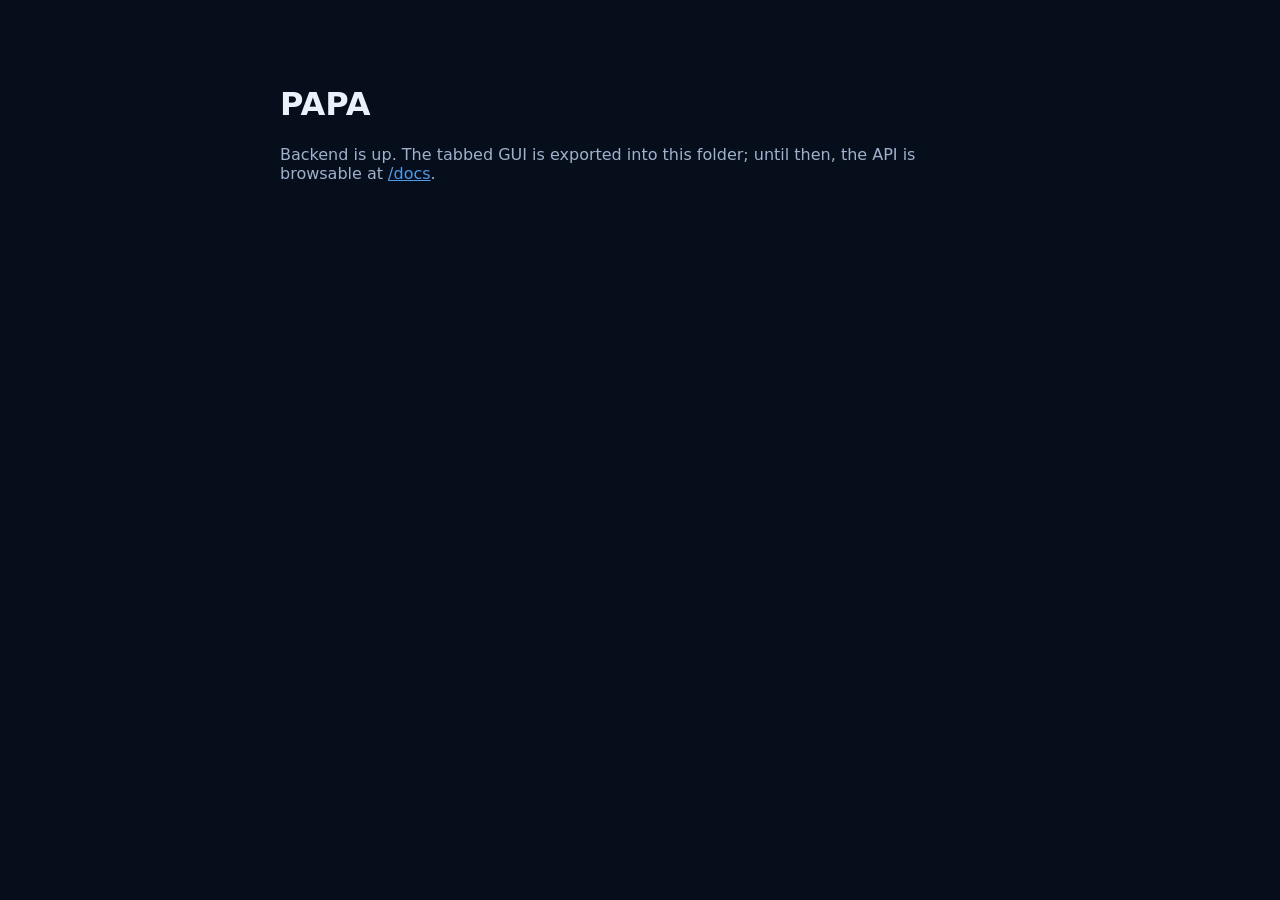
==== apps/static/index.html @ 6f5861a6 "Pi orchestrator, toolpath pipeline, detection and the operation loop The Pi owns the only operation " ====
<!doctype html>
<meta charset="utf-8">
<title>PAPA</title>
<!--
  Placeholder. The real page is the prototype built in the design tool
  (Operation / Calibration / Jog and test as tabs); it gets exported here and
  wired to the /api endpoints in apps/server.py.
-->
<body style="margin:0;background:#060E1C;color:#EAF1FB;font-family:system-ui,sans-serif">
<main style="max-width:720px;margin:0 auto;padding:64px 24px">
  <h1 style="font-weight:600">PAPA</h1>
  <p style="color:#9FB1CC">Backend is up. The tabbed GUI is exported into this folder;
  until then, the API is browsable at <a style="color:#4C9BE8" href="/docs">/docs</a>.</p>
</main>
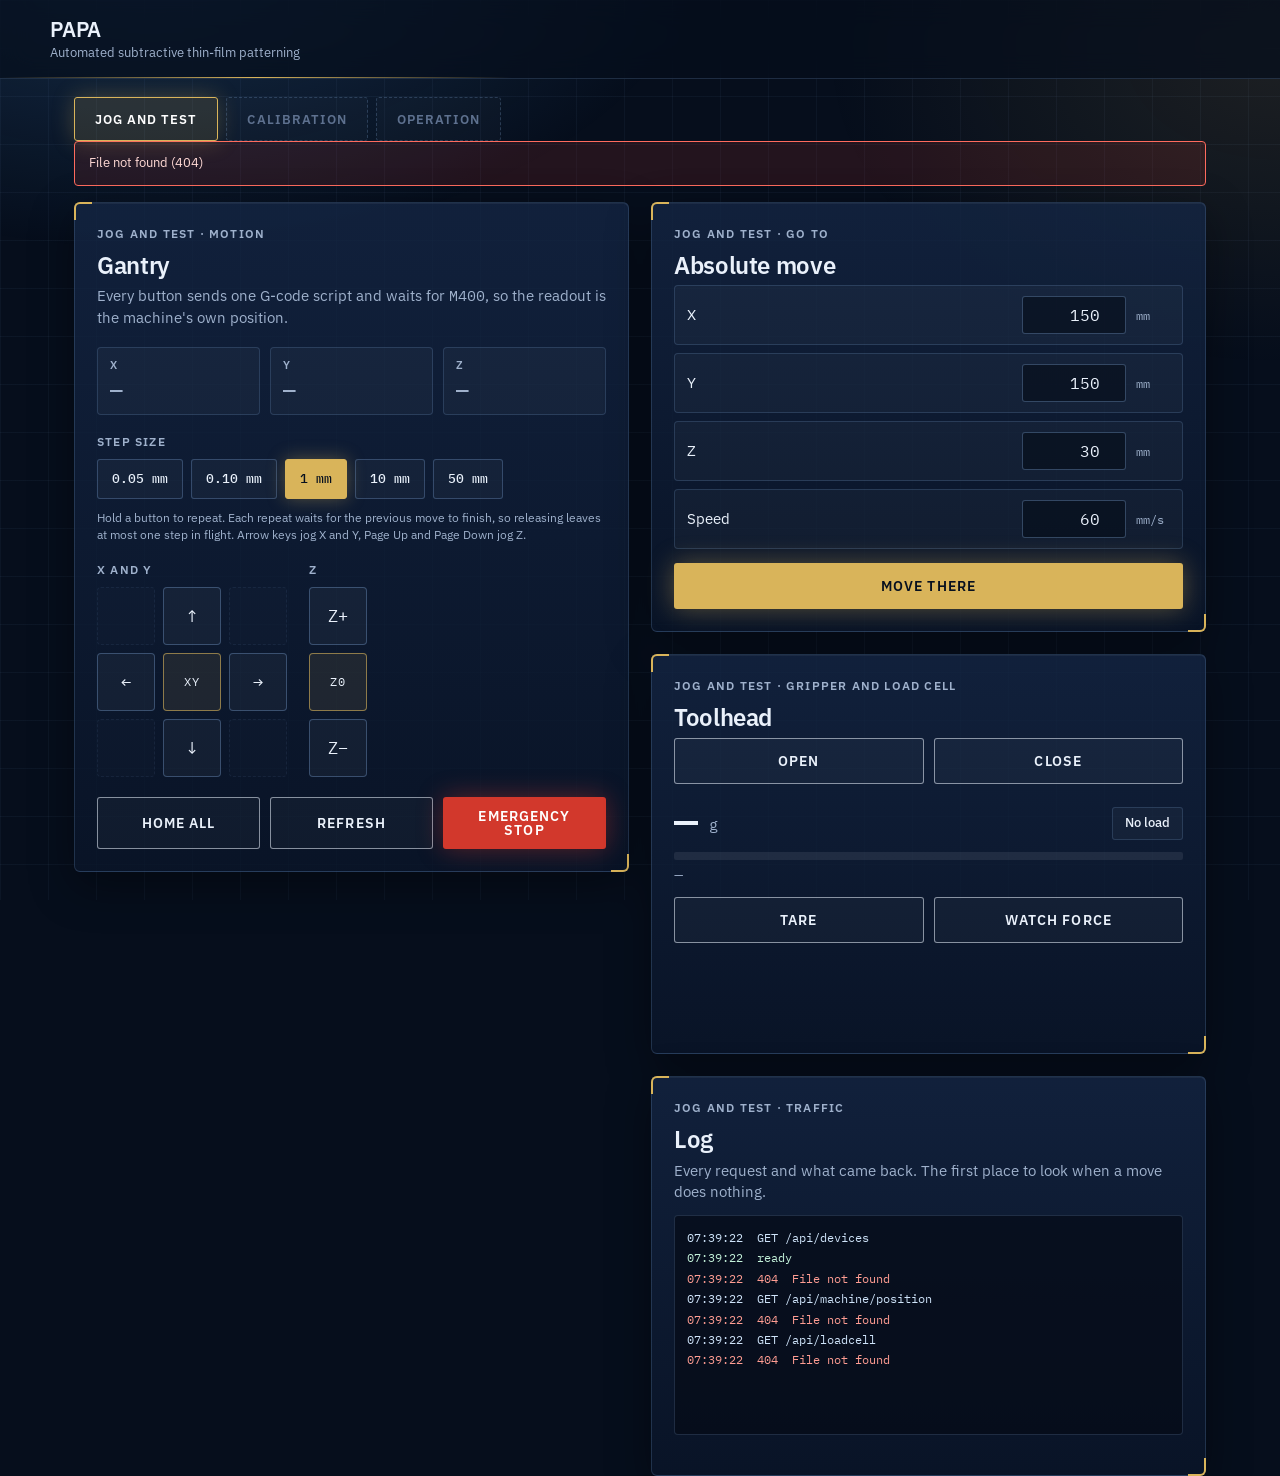
==== commit 69045d1a: "Drive the printer from a laptop: per-device mocks and a real Jog page Before anything is wired to th" ====
--- a/apps/static/index.html
+++ b/apps/static/index.html
@@ -1,14 +1,530 @@
 <!doctype html>
+<html lang="en">
+<head>
 <meta charset="utf-8">
-<title>PAPA</title>
-<!--
-  Placeholder. The real page is the prototype built in the design tool
-  (Operation / Calibration / Jog and test as tabs); it gets exported here and
-  wired to the /api endpoints in apps/server.py.
--->
-<body style="margin:0;background:#060E1C;color:#EAF1FB;font-family:system-ui,sans-serif">
-<main style="max-width:720px;margin:0 auto;padding:64px 24px">
-  <h1 style="font-weight:600">PAPA</h1>
-  <p style="color:#9FB1CC">Backend is up. The tabbed GUI is exported into this folder;
-  until then, the API is browsable at <a style="color:#4C9BE8" href="/docs">/docs</a>.</p>
+<meta name="viewport" content="width=device-width, initial-scale=1">
+<title>PAPA — Jog and test</title>
+<link rel="preconnect" href="https://fonts.googleapis.com">
+<link href="https://fonts.googleapis.com/css2?family=IBM+Plex+Mono:wght@400;500&family=IBM+Plex+Sans:wght@400;500;600;700&display=swap" rel="stylesheet">
+<style>
+:root{
+  --ground:#060E1C; --ink:#EAF1FB; --muted:#9FB1CC;
+  --gold:#D9B45A; --blue:#4C9BE8; --green:#4FD08A; --red:#D2382C;
+  --line:rgba(130,170,220,0.20); --panel:rgba(255,255,255,0.03);
+}
+*{box-sizing:border-box}
+body{margin:0;background:var(--ground);color:var(--ink);
+  font-family:'IBM Plex Sans',system-ui,sans-serif;font-size:15px;line-height:1.45}
+.mono{font-family:'IBM Plex Mono',ui-monospace,monospace}
+.muted{color:var(--muted)}
+@keyframes pulse{0%,100%{opacity:1}50%{opacity:.35}}
+@keyframes line{0%{background-position:-200% 0}100%{background-position:300% 0}}
+@media (prefers-reduced-motion:reduce){*{animation:none!important;transition:none!important}}
+
+.bg{position:fixed;inset:0;pointer-events:none;z-index:0;
+  background:
+    radial-gradient(900px 520px at 12% -8%,rgba(76,155,232,.24),transparent 62%),
+    radial-gradient(760px 520px at 100% 6%,rgba(217,180,90,.11),transparent 60%),
+    linear-gradient(rgba(130,170,220,.055) 1px,transparent 1px),
+    linear-gradient(90deg,rgba(130,170,220,.055) 1px,transparent 1px);
+  background-size:auto,auto,48px 48px,48px 48px}
+.page{position:relative;z-index:1}
+.wrap{max-width:1180px;margin:0 auto;padding:0 24px}
+
+header{background:rgba(6,14,28,.72);backdrop-filter:blur(14px);border-bottom:1px solid var(--line)}
+.hrow{display:flex;flex-wrap:wrap;gap:12px 20px;align-items:center;padding:14px 0}
+.title{font-size:21px;font-weight:600;letter-spacing:-.01em}
+.headline{height:1px;background-image:linear-gradient(90deg,transparent,var(--gold),transparent);
+  background-size:40% 100%;background-repeat:no-repeat;animation:line 6s linear infinite}
+.chip{display:inline-flex;align-items:center;gap:8px;padding:6px 12px;border-radius:3px;
+  font-size:13px;font-weight:500;border:1px solid var(--line);background:var(--panel)}
+.chip.ok{background:rgba(79,208,138,.10);border-color:rgba(79,208,138,.35);color:#C4F2DA}
+.chip.warn{background:rgba(232,200,115,.12);border-color:#E8C873;color:#F6E2A8}
+.chip.bad{background:rgba(210,56,44,.16);border-color:#FF6B5E;color:#FFD9D5}
+.dot{width:8px;height:8px;border-radius:50%;background:var(--green);
+  box-shadow:0 0 10px var(--green);animation:pulse 2s ease-in-out infinite}
+.dot.bad{background:var(--red);box-shadow:0 0 10px var(--red)}
+.dot.warn{background:var(--gold);box-shadow:0 0 10px var(--gold)}
+
+nav{display:flex;flex-wrap:wrap;gap:8px;padding:18px 0 0}
+.tab{min-height:44px;padding:10px 20px;border-radius:3px;cursor:pointer;
+  font:600 13px/1 'IBM Plex Sans',sans-serif;letter-spacing:.08em;text-transform:uppercase;
+  background:rgba(255,255,255,.02);color:var(--muted);border:1px solid rgba(130,170,220,.25)}
+.tab[aria-selected="true"]{background:rgba(217,180,90,.14);color:#fff;border-color:var(--gold);
+  box-shadow:0 0 22px rgba(217,180,90,.28)}
+.tab:disabled{border-style:dashed;color:#5E718F;cursor:not-allowed}
+
+main{padding:20px 0 64px}
+.grid{display:flex;flex-wrap:wrap;gap:22px;align-items:flex-start}
+.card{position:relative;flex:1 1 400px;min-width:0;padding:22px;border-radius:6px;
+  background:linear-gradient(180deg,rgba(20,38,68,.80),rgba(10,22,42,.80));
+  border:1px solid var(--line);box-shadow:0 14px 44px rgba(0,0,0,.38),inset 0 1px 0 rgba(255,255,255,.05)}
+.card::before,.card::after{content:"";position:absolute;width:16px;height:16px;pointer-events:none}
+.card::before{top:-1px;left:-1px;border-top:2px solid var(--gold);border-left:2px solid var(--gold);border-top-left-radius:6px}
+.card::after{bottom:-1px;right:-1px;border-bottom:2px solid var(--gold);border-right:2px solid var(--gold);border-bottom-right-radius:6px}
+.label{font-size:12px;font-weight:600;letter-spacing:.1em;text-transform:uppercase;color:var(--muted)}
+h2{margin:8px 0 6px;font-size:24px;font-weight:600;letter-spacing:-.015em;line-height:1.2}
+.col{display:flex;flex-direction:column;gap:22px;flex:1 1 400px;min-width:0}
+
+.btn{min-height:46px;padding:12px 22px;border-radius:3px;cursor:pointer;
+  font:600 14px/1 'IBM Plex Sans',sans-serif;letter-spacing:.08em;text-transform:uppercase;
+  transition:filter .2s,transform .2s}
+.btn:hover:not(:disabled){filter:brightness(1.15);transform:translateY(-1px)}
+.btn:disabled{opacity:.45;cursor:not-allowed}
+.primary{border:0;background:var(--gold);color:#07101F;box-shadow:0 0 26px rgba(217,180,90,.38)}
+.ghost{border:1px solid rgba(234,241,251,.55);background:var(--panel);color:var(--ink)}
+.danger{border:0;background:var(--red);color:#fff;box-shadow:0 0 26px rgba(210,56,44,.40)}
+.row{display:flex;flex-wrap:wrap;gap:10px}
+.row>*{flex:1 1 130px}
+
+.readout{display:flex;flex-wrap:wrap;gap:10px;margin-bottom:18px}
+.axis{flex:1 1 90px;padding:10px 12px;border-radius:4px;border:1px solid var(--line);background:var(--panel)}
+.axis .v{font-family:'IBM Plex Mono',monospace;font-size:21px;font-weight:500}
+.axis.stale .v{color:var(--muted)}
+
+.steps{display:flex;flex-wrap:wrap;gap:8px;margin-bottom:18px}
+.step{min-height:40px;padding:8px 14px;border-radius:3px;cursor:pointer;
+  font-family:'IBM Plex Mono',monospace;font-size:13px;font-weight:500;
+  background:var(--panel);color:var(--ink);border:1px solid rgba(130,170,220,.3)}
+.step[aria-pressed="true"]{background:var(--gold);color:#07101F;border-color:var(--gold);
+  box-shadow:0 0 18px rgba(217,180,90,.35)}
+
+.pad{display:grid;grid-template-columns:repeat(3,58px);grid-template-rows:repeat(3,58px);gap:8px}
+.pad button,.zcol button{display:flex;align-items:center;justify-content:center;border-radius:4px;
+  font-family:'IBM Plex Mono',monospace;font-size:17px;cursor:pointer;color:var(--ink);
+  border:1px solid rgba(130,170,220,.35);background:rgba(255,255,255,.04);
+  touch-action:none;user-select:none;transition:filter .15s}
+.pad button:active,.zcol button:active{filter:brightness(1.4)}
+.pad button:disabled{border-style:dashed;opacity:.25;cursor:default}
+.pad .home,.zcol .home{border-color:rgba(217,180,90,.6);background:rgba(217,180,90,.10);font-size:12px;letter-spacing:.06em}
+.zcol{display:flex;flex-direction:column;gap:8px}
+.zcol button{width:58px;height:58px}
+
+.field{display:flex;align-items:center;gap:10px;padding:10px 12px;border-radius:4px;
+  border:1px solid var(--line);background:var(--panel)}
+.field .n{flex:1 1 0;min-width:0}
+.field input{width:104px;padding:8px 10px;border-radius:3px;text-align:right;
+  font-family:'IBM Plex Mono',monospace;font-size:16px;
+  background:rgba(6,12,24,.6);color:var(--ink);border:1px solid rgba(130,170,220,.35)}
+.field input:focus{outline:2px solid var(--gold);outline-offset:1px}
+.field .u{width:34px;font-family:'IBM Plex Mono',monospace;font-size:12px;color:var(--muted)}
+
+.force{display:flex;align-items:flex-end;gap:12px}
+.force .v{font-family:'IBM Plex Mono',monospace;font-size:40px;font-weight:500;line-height:1;letter-spacing:-.02em}
+.track{height:8px;border-radius:2px;background:rgba(255,255,255,.08);overflow:hidden;margin:12px 0 6px}
+.fill{height:100%;background:linear-gradient(90deg,#1F5A91,var(--blue));
+  box-shadow:0 0 14px rgba(76,155,232,.65);transition:width .3s ease;width:0}
+
+.log{height:220px;overflow:auto;padding:12px;border-radius:4px;background:rgba(6,12,24,.7);
+  border:1px solid var(--line);font-family:'IBM Plex Mono',monospace;font-size:12px;line-height:1.7}
+.log div{white-space:pre-wrap;overflow-wrap:anywhere}
+.log .err{color:#FF9D93}
+.log .tx{color:#CFE4FA}
+.log .ok{color:#C4F2DA}
+
+.banner{padding:12px 14px;border-radius:4px;font-size:13px;margin-bottom:16px;
+  border:1px solid #E8C873;background:rgba(232,200,115,.12);color:#F6E2A8}
+.banner.bad{border-color:#FF6B5E;background:rgba(210,56,44,.14);color:#FFD9D5}
+.banner.hide{display:none}
+.soon{padding:40px 22px;text-align:center;color:var(--muted)}
+</style>
+</head>
+<body>
+<div class="bg" aria-hidden="true"></div>
+<div class="page">
+
+<header>
+  <div class="wrap hrow">
+    <div>
+      <div class="title">PAPA</div>
+      <div class="muted" style="font-size:13px">Automated subtractive thin-film patterning</div>
+    </div>
+    <div style="flex:1 1 0"></div>
+    <div class="row" style="flex:0 1 auto" id="chips"></div>
+  </div>
+  <div class="headline" aria-hidden="true"></div>
+</header>
+
+<div class="wrap">
+  <nav role="tablist" aria-label="Modes">
+    <button class="tab" role="tab" id="tab-jog" aria-selected="true" aria-controls="panel-jog">Jog and test</button>
+    <button class="tab" role="tab" id="tab-cal" aria-selected="false" aria-controls="panel-cal" disabled title="Not built yet">Calibration</button>
+    <button class="tab" role="tab" id="tab-op" aria-selected="false" aria-controls="panel-op" disabled title="Not built yet">Operation</button>
+  </nav>
+</div>
+
+<main class="wrap">
+  <div id="banner" class="banner hide" role="status"></div>
+
+  <section id="panel-jog" role="tabpanel" aria-labelledby="tab-jog" class="grid">
+
+    <div class="card">
+      <div class="label">Jog and test · Motion</div>
+      <h2>Gantry</h2>
+      <p class="muted" style="margin:0 0 18px">Every button sends one G-code script and waits for
+      <span class="mono">M400</span>, so the readout is the machine's own position.</p>
+
+      <div class="readout" id="readout">
+        <div class="axis stale"><div class="label" style="font-size:11px">X</div><div class="v" id="px">—</div></div>
+        <div class="axis stale"><div class="label" style="font-size:11px">Y</div><div class="v" id="py">—</div></div>
+        <div class="axis stale"><div class="label" style="font-size:11px">Z</div><div class="v" id="pz">—</div></div>
+      </div>
+
+      <div class="label" style="margin-bottom:8px">Step size</div>
+      <div class="steps" id="steps"></div>
+      <p class="muted" style="margin:-8px 0 18px;font-size:12px">Hold a button to repeat.
+      Each repeat waits for the previous move to finish, so releasing leaves at most one step
+      in flight. Arrow keys jog X and Y, Page Up and Page Down jog Z.</p>
+
+      <div style="display:flex;flex-wrap:wrap;gap:22px;align-items:flex-start">
+        <div>
+          <div class="label" style="margin-bottom:8px">X and Y</div>
+          <div class="pad">
+            <button disabled></button>
+            <button data-jog="0,1,0" aria-label="Y plus">↑</button>
+            <button disabled></button>
+            <button data-jog="-1,0,0" aria-label="X minus">←</button>
+            <button class="home" data-home="X Y" aria-label="Home X and Y">XY</button>
+            <button data-jog="1,0,0" aria-label="X plus">→</button>
+            <button disabled></button>
+            <button data-jog="0,-1,0" aria-label="Y minus">↓</button>
+            <button disabled></button>
+          </div>
+        </div>
+        <div>
+          <div class="label" style="margin-bottom:8px">Z</div>
+          <div class="zcol">
+            <button data-jog="0,0,1" aria-label="Z plus">Z+</button>
+            <button class="home" data-home="Z" aria-label="Home Z">Z0</button>
+            <button data-jog="0,0,-1" aria-label="Z minus">Z−</button>
+          </div>
+        </div>
+      </div>
+
+      <div class="row" style="margin-top:20px">
+        <button class="btn ghost" data-home="">Home all</button>
+        <button class="btn ghost" id="refresh">Refresh</button>
+        <button class="btn danger" id="estop">Emergency stop</button>
+      </div>
+    </div>
+
+    <div class="col">
+      <div class="card">
+        <div class="label">Jog and test · Go to</div>
+        <h2>Absolute move</h2>
+        <div style="display:flex;flex-direction:column;gap:8px;margin-bottom:14px">
+          <div class="field"><div class="n">X</div><input id="gx" type="number" step="0.1" value="150"><div class="u">mm</div></div>
+          <div class="field"><div class="n">Y</div><input id="gy" type="number" step="0.1" value="150"><div class="u">mm</div></div>
+          <div class="field"><div class="n">Z</div><input id="gz" type="number" step="0.1" value="30"><div class="u">mm</div></div>
+          <div class="field"><div class="n">Speed</div><input id="gf" type="number" step="5" value="60"><div class="u">mm/s</div></div>
+        </div>
+        <button class="btn primary" id="goto" style="width:100%">Move there</button>
+      </div>
+
+      <div class="card">
+        <div class="label">Jog and test · Gripper and load cell</div>
+        <h2>Toolhead</h2>
+        <div class="row" style="margin-bottom:16px">
+          <button class="btn ghost" data-grip="open">Open</button>
+          <button class="btn ghost" data-grip="close">Close</button>
+        </div>
+        <div class="force">
+          <div class="v" id="force">—</div>
+          <div class="muted mono" style="font-size:15px;padding-bottom:4px">g</div>
+          <div style="flex:1 1 0"></div>
+          <span class="chip" id="forceChip">No load</span>
+        </div>
+        <div class="track"><div class="fill" id="forceBar"></div></div>
+        <div class="muted" style="font-size:12px;margin-bottom:14px" id="forceScale">—</div>
+        <div class="row">
+          <button class="btn ghost" id="tare">Tare</button>
+          <button class="btn ghost" id="poll">Watch force</button>
+        </div>
+      </div>
+
+      <div class="card">
+        <div class="label">Jog and test · Traffic</div>
+        <h2>Log</h2>
+        <p class="muted" style="margin:0 0 12px">Every request and what came back. The first place to look when a move does nothing.</p>
+        <div class="log" id="log" aria-live="polite"></div>
+      </div>
+    </div>
+  </section>
+
+  <section id="panel-cal" role="tabpanel" aria-labelledby="tab-cal" hidden>
+    <div class="card soon">Calibration is still a prototype. Jog and test comes first because it is what proves the link.</div>
+  </section>
+  <section id="panel-op" role="tabpanel" aria-labelledby="tab-op" hidden>
+    <div class="card soon">Operation is still a prototype.</div>
+  </section>
 </main>
+</div>
+
+<script>
+const $ = (id) => document.getElementById(id);
+const STEPS = [0.05, 0.1, 1, 10, 50];
+let step = 1;
+let pos = null;
+let watching = false;
+let abortForce = 20;  // replaced from /api/devices
+
+// ---------- log ----------
+function log(text, cls) {
+  const el = $('log');
+  const line = document.createElement('div');
+  line.className = cls || '';
+  const t = new Date().toTimeString().slice(0, 8);
+  line.textContent = `${t}  ${text}`;
+  el.appendChild(line);
+  while (el.childElementCount > 300) el.removeChild(el.firstChild);
+  el.scrollTop = el.scrollHeight;
+}
+
+function banner(text, bad) {
+  const el = $('banner');
+  el.textContent = text || '';
+  el.className = 'banner' + (text ? (bad ? ' bad' : '') : ' hide');
+}
+
+// ---------- api ----------
+async function api(path, opts) {
+  const o = Object.assign({ headers: { 'Content-Type': 'application/json' } }, opts || {});
+  if (o.body && typeof o.body !== 'string') o.body = JSON.stringify(o.body);
+  log(`${(o.method || 'GET')} ${path}`, 'tx');
+  let r;
+  try {
+    r = await fetch(path, o);
+  } catch (err) {
+    log(`network error: ${err.message}`, 'err');
+    banner(`Cannot reach the server at ${location.host}. Is it running?`, true);
+    throw err;
+  }
+  let body = null;
+  try { body = await r.json(); } catch (_) { body = null; }
+  if (!r.ok) {
+    const raw = (body && (body.error || body.detail)) || r.statusText;
+    const msg = typeof raw === 'string' ? raw : JSON.stringify(raw);
+    log(`${r.status}  ${msg}`, 'err');
+    banner(`${msg} (${r.status})`, true);
+    throw new Error(msg);
+  }
+  return body;
+}
+
+// ---------- position ----------
+function showPos(p) {
+  pos = p;
+  $('px').textContent = p.x.toFixed(2);
+  $('py').textContent = p.y.toFixed(2);
+  $('pz').textContent = p.z.toFixed(2);
+  document.querySelectorAll('.axis').forEach((a) => a.classList.remove('stale'));
+  if (!p.is_homed) {
+    banner(`Not homed (${p.homed || 'no axes'}). Home before trusting any coordinate.`);
+  } else if ($('banner').textContent.startsWith('Not homed')) {
+    banner('');
+  }
+}
+
+async function readPos() {
+  try { showPos(await api('/api/machine/position')); } catch (_) {}
+}
+
+// ---------- devices ----------
+async function readDevices() {
+  let d;
+  try { d = await api('/api/devices'); } catch (_) { return; }
+  if (d.zcal) {
+    abortForce = d.zcal.abort_force_g;
+    $('forceScale').textContent =
+      `Target ${d.zcal.target_force_g.toFixed(1)} g · abort ${abortForce.toFixed(0)} g · `
+      + `probe step ${d.zcal.step_mm.toFixed(2)} mm at ${d.speeds.z_approach.toFixed(1)} mm/s`;
+  }
+  const chips = $('chips');
+  chips.innerHTML = '';
+  const printer = d.devices.printer;
+  const add = (text, cls, dotCls) => {
+    const s = document.createElement('span');
+    s.className = 'chip ' + (cls || '');
+    if (dotCls !== null) {
+      const dot = document.createElement('span');
+      dot.className = 'dot ' + (dotCls || '');
+      dot.setAttribute('aria-hidden', 'true');
+      s.appendChild(dot);
+    }
+    s.appendChild(document.createTextNode(text));
+    chips.appendChild(s);
+  };
+  if (printer.reachable) {
+    add(printer.real ? `Printer ${d.moonraker_url}` : 'Mock printer',
+        printer.real ? 'ok' : 'warn', printer.real ? '' : 'warn');
+  } else {
+    add(`Unreachable: ${d.moonraker_url}`, 'bad', 'bad');
+    banner(`Moonraker did not answer at ${d.moonraker_url}. Check the IP, that the printer is on, `
+         + 'and that the Pi or laptop address is in Moonraker trusted_clients.', true);
+  }
+  ['loadcell', 'gripper', 'camera'].forEach((name) => {
+    const dev = d.devices[name];
+    if (dev.error) add(`${name} failed`, 'bad', 'bad');
+    else if (!dev.real) add(`${name} mocked`, 'warn', 'warn');
+    else add(name, 'ok', '');
+  });
+}
+
+// ---------- jog, held or clicked ----------
+let holdTimer = null;
+// Coarse steps do not accelerate. Each repeat waits for the move to finish, so
+// releasing still leaves one step of travel in flight: at 50 mm that is 50 mm
+// of overshoot, and nobody wants that arriving faster than they can let go.
+function holdStart(fn) {
+  holdStop();
+  let n = 0;
+  const coarse = step >= 10;
+  const tick = () => {
+    fn();
+    n += 1;
+    holdTimer = setTimeout(tick, coarse ? 600 : n < 6 ? 150 : n < 18 ? 90 : 60);
+  };
+  holdTimer = setTimeout(tick, coarse ? 700 : 400);
+}
+function holdStop() {
+  if (holdTimer) { clearTimeout(holdTimer); holdTimer = null; }
+}
+
+// One move at a time: a held button must not queue fifty requests.
+let inflight = false;
+async function jog(dx, dy, dz) {
+  if (inflight) return;
+  inflight = true;
+  try {
+    showPos(await api('/api/machine/jog', {
+      method: 'POST',
+      body: { dx: dx * step, dy: dy * step, dz: dz * step },
+    }));
+  } catch (_) {
+    holdStop();
+  } finally {
+    inflight = false;
+  }
+}
+
+function wireHold(el, fn) {
+  el.addEventListener('click', fn);
+  el.addEventListener('pointerdown', (e) => { e.preventDefault(); holdStart(fn); });
+  ['pointerup', 'pointerleave', 'pointercancel'].forEach((ev) =>
+    el.addEventListener(ev, holdStop));
+}
+
+// ---------- force ----------
+async function readForce() {
+  let d;
+  try { d = await api('/api/loadcell'); } catch (_) { watching = false; $('poll').textContent = 'Watch force'; return; }
+  const g = d.grams;
+  $('force').textContent = g.toFixed(2);
+  const pct = Math.max(0, Math.min(100, (g / abortForce) * 100));
+  $('forceBar').style.width = pct + '%';
+  const chip = $('forceChip');
+  chip.textContent = g >= abortForce ? 'Abort force' : g > 0.2 ? 'Contact' : 'No load';
+  chip.className = 'chip ' + (g >= abortForce ? 'bad' : g > 0.2 ? 'ok' : '');
+}
+
+// ---------- wiring ----------
+function build() {
+  const box = $('steps');
+  STEPS.forEach((v) => {
+    const b = document.createElement('button');
+    b.className = 'step';
+    b.textContent = v < 1 ? v.toFixed(2) + ' mm' : v + ' mm';
+    b.setAttribute('aria-pressed', String(v === step));
+    b.onclick = () => {
+      step = v;
+      box.querySelectorAll('.step').forEach((o) => o.setAttribute('aria-pressed', 'false'));
+      b.setAttribute('aria-pressed', 'true');
+    };
+    box.appendChild(b);
+  });
+
+  document.querySelectorAll('[data-jog]').forEach((el) => {
+    const [dx, dy, dz] = el.dataset.jog.split(',').map(Number);
+    wireHold(el, () => jog(dx, dy, dz));
+  });
+
+  document.querySelectorAll('[data-home]').forEach((el) => {
+    el.onclick = async () => {
+      try {
+        showPos(await api('/api/machine/home', { method: 'POST', body: { axes: el.dataset.home } }));
+        log('homed ' + (el.dataset.home || 'all'), 'ok');
+      } catch (_) {}
+    };
+  });
+
+  document.querySelectorAll('[data-grip]').forEach((el) => {
+    el.onclick = async () => {
+      try {
+        const d = await api('/api/gripper/' + el.dataset.grip, { method: 'POST' });
+        log('gripper ' + d.state, 'ok');
+      } catch (_) {}
+    };
+  });
+
+  $('goto').onclick = async () => {
+    try {
+      showPos(await api('/api/machine/move', {
+        method: 'POST',
+        body: {
+          x: parseFloat($('gx').value), y: parseFloat($('gy').value),
+          z: parseFloat($('gz').value), speed_mm_s: parseFloat($('gf').value),
+        },
+      }));
+    } catch (_) {}
+  };
+
+  $('estop').onclick = async () => {
+    try {
+      await api('/api/machine/estop', { method: 'POST' });
+      banner('Emergency stop sent. Klipper is shut down: it needs a firmware restart and a re-home.', true);
+      log('EMERGENCY STOP', 'err');
+    } catch (_) {}
+  };
+
+  $('refresh').onclick = () => { readPos(); readDevices(); };
+  $('tare').onclick = async () => {
+    try { log('tare -> ' + JSON.stringify(await api('/api/loadcell/tare', { method: 'POST' })), 'ok'); }
+    catch (_) {}
+  };
+  $('poll').onclick = () => {
+    watching = !watching;
+    $('poll').textContent = watching ? 'Stop watching' : 'Watch force';
+    if (watching) pollForce();
+  };
+
+  document.querySelectorAll('.tab').forEach((t) => {
+    t.onclick = () => {
+      document.querySelectorAll('.tab').forEach((o) => {
+        o.setAttribute('aria-selected', String(o === t));
+        $(o.getAttribute('aria-controls')).hidden = o !== t;
+      });
+    };
+  });
+
+  window.addEventListener('keydown', (e) => {
+    if (e.target.tagName === 'INPUT') return;
+    const map = { ArrowLeft: [-1, 0, 0], ArrowRight: [1, 0, 0], ArrowUp: [0, 1, 0], ArrowDown: [0, -1, 0] };
+    if (map[e.key]) { e.preventDefault(); jog(...map[e.key]); }
+    if (e.key === 'PageUp') { e.preventDefault(); jog(0, 0, 1); }
+    if (e.key === 'PageDown') { e.preventDefault(); jog(0, 0, -1); }
+  });
+}
+
+async function pollForce() {
+  while (watching) {
+    await readForce();
+    await new Promise((r) => setTimeout(r, 400));
+  }
+}
+
+build();
+readDevices().then(readPos).then(readForce);
+log('ready', 'ok');
+</script>
+</body>
+</html>
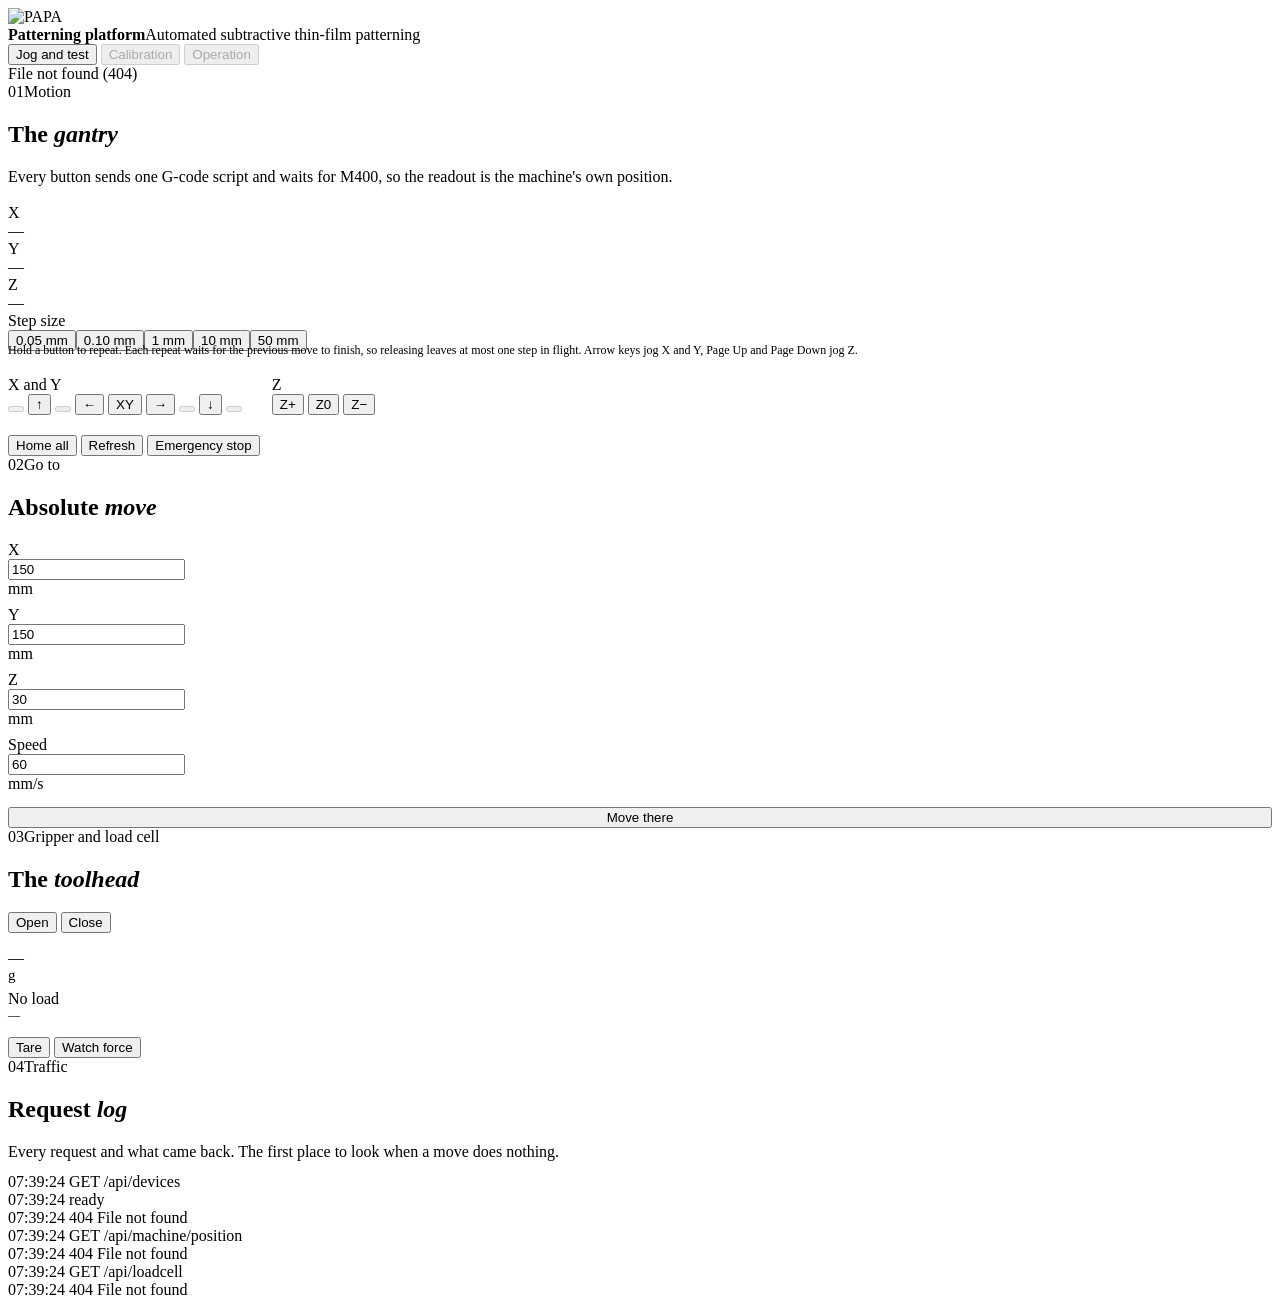
==== commit bef13539: "Redesign GUI: black liquid glass, shared papa.css, self-hosted fonts, new logo Co-Authored-By: Claud" ====
--- a/apps/static/index.html
+++ b/apps/static/index.html
@@ -4,130 +4,8 @@
 <meta charset="utf-8">
 <meta name="viewport" content="width=device-width, initial-scale=1">
 <title>PAPA — Jog and test</title>
-<link rel="preconnect" href="https://fonts.googleapis.com">
-<link href="https://fonts.googleapis.com/css2?family=IBM+Plex+Mono:wght@400;500&family=IBM+Plex+Sans:wght@400;500;600;700&display=swap" rel="stylesheet">
-<style>
-:root{
-  --ground:#060E1C; --ink:#EAF1FB; --muted:#9FB1CC;
-  --gold:#D9B45A; --blue:#4C9BE8; --green:#4FD08A; --red:#D2382C;
-  --line:rgba(130,170,220,0.20); --panel:rgba(255,255,255,0.03);
-}
-*{box-sizing:border-box}
-body{margin:0;background:var(--ground);color:var(--ink);
-  font-family:'IBM Plex Sans',system-ui,sans-serif;font-size:15px;line-height:1.45}
-.mono{font-family:'IBM Plex Mono',ui-monospace,monospace}
-.muted{color:var(--muted)}
-@keyframes pulse{0%,100%{opacity:1}50%{opacity:.35}}
-@keyframes line{0%{background-position:-200% 0}100%{background-position:300% 0}}
-@media (prefers-reduced-motion:reduce){*{animation:none!important;transition:none!important}}
-
-.bg{position:fixed;inset:0;pointer-events:none;z-index:0;
-  background:
-    radial-gradient(900px 520px at 12% -8%,rgba(76,155,232,.24),transparent 62%),
-    radial-gradient(760px 520px at 100% 6%,rgba(217,180,90,.11),transparent 60%),
-    linear-gradient(rgba(130,170,220,.055) 1px,transparent 1px),
-    linear-gradient(90deg,rgba(130,170,220,.055) 1px,transparent 1px);
-  background-size:auto,auto,48px 48px,48px 48px}
-.page{position:relative;z-index:1}
-.wrap{max-width:1180px;margin:0 auto;padding:0 24px}
-
-header{background:rgba(6,14,28,.72);backdrop-filter:blur(14px);border-bottom:1px solid var(--line)}
-.hrow{display:flex;flex-wrap:wrap;gap:12px 20px;align-items:center;padding:14px 0}
-.title{font-size:21px;font-weight:600;letter-spacing:-.01em}
-.headline{height:1px;background-image:linear-gradient(90deg,transparent,var(--gold),transparent);
-  background-size:40% 100%;background-repeat:no-repeat;animation:line 6s linear infinite}
-.chip{display:inline-flex;align-items:center;gap:8px;padding:6px 12px;border-radius:3px;
-  font-size:13px;font-weight:500;border:1px solid var(--line);background:var(--panel)}
-.chip.ok{background:rgba(79,208,138,.10);border-color:rgba(79,208,138,.35);color:#C4F2DA}
-.chip.warn{background:rgba(232,200,115,.12);border-color:#E8C873;color:#F6E2A8}
-.chip.bad{background:rgba(210,56,44,.16);border-color:#FF6B5E;color:#FFD9D5}
-.dot{width:8px;height:8px;border-radius:50%;background:var(--green);
-  box-shadow:0 0 10px var(--green);animation:pulse 2s ease-in-out infinite}
-.dot.bad{background:var(--red);box-shadow:0 0 10px var(--red)}
-.dot.warn{background:var(--gold);box-shadow:0 0 10px var(--gold)}
-
-nav{display:flex;flex-wrap:wrap;gap:8px;padding:18px 0 0}
-.tab{min-height:44px;padding:10px 20px;border-radius:3px;cursor:pointer;
-  font:600 13px/1 'IBM Plex Sans',sans-serif;letter-spacing:.08em;text-transform:uppercase;
-  background:rgba(255,255,255,.02);color:var(--muted);border:1px solid rgba(130,170,220,.25)}
-.tab[aria-selected="true"]{background:rgba(217,180,90,.14);color:#fff;border-color:var(--gold);
-  box-shadow:0 0 22px rgba(217,180,90,.28)}
-.tab:disabled{border-style:dashed;color:#5E718F;cursor:not-allowed}
-
-main{padding:20px 0 64px}
-.grid{display:flex;flex-wrap:wrap;gap:22px;align-items:flex-start}
-.card{position:relative;flex:1 1 400px;min-width:0;padding:22px;border-radius:6px;
-  background:linear-gradient(180deg,rgba(20,38,68,.80),rgba(10,22,42,.80));
-  border:1px solid var(--line);box-shadow:0 14px 44px rgba(0,0,0,.38),inset 0 1px 0 rgba(255,255,255,.05)}
-.card::before,.card::after{content:"";position:absolute;width:16px;height:16px;pointer-events:none}
-.card::before{top:-1px;left:-1px;border-top:2px solid var(--gold);border-left:2px solid var(--gold);border-top-left-radius:6px}
-.card::after{bottom:-1px;right:-1px;border-bottom:2px solid var(--gold);border-right:2px solid var(--gold);border-bottom-right-radius:6px}
-.label{font-size:12px;font-weight:600;letter-spacing:.1em;text-transform:uppercase;color:var(--muted)}
-h2{margin:8px 0 6px;font-size:24px;font-weight:600;letter-spacing:-.015em;line-height:1.2}
-.col{display:flex;flex-direction:column;gap:22px;flex:1 1 400px;min-width:0}
-
-.btn{min-height:46px;padding:12px 22px;border-radius:3px;cursor:pointer;
-  font:600 14px/1 'IBM Plex Sans',sans-serif;letter-spacing:.08em;text-transform:uppercase;
-  transition:filter .2s,transform .2s}
-.btn:hover:not(:disabled){filter:brightness(1.15);transform:translateY(-1px)}
-.btn:disabled{opacity:.45;cursor:not-allowed}
-.primary{border:0;background:var(--gold);color:#07101F;box-shadow:0 0 26px rgba(217,180,90,.38)}
-.ghost{border:1px solid rgba(234,241,251,.55);background:var(--panel);color:var(--ink)}
-.danger{border:0;background:var(--red);color:#fff;box-shadow:0 0 26px rgba(210,56,44,.40)}
-.row{display:flex;flex-wrap:wrap;gap:10px}
-.row>*{flex:1 1 130px}
-
-.readout{display:flex;flex-wrap:wrap;gap:10px;margin-bottom:18px}
-.axis{flex:1 1 90px;padding:10px 12px;border-radius:4px;border:1px solid var(--line);background:var(--panel)}
-.axis .v{font-family:'IBM Plex Mono',monospace;font-size:21px;font-weight:500}
-.axis.stale .v{color:var(--muted)}
-
-.steps{display:flex;flex-wrap:wrap;gap:8px;margin-bottom:18px}
-.step{min-height:40px;padding:8px 14px;border-radius:3px;cursor:pointer;
-  font-family:'IBM Plex Mono',monospace;font-size:13px;font-weight:500;
-  background:var(--panel);color:var(--ink);border:1px solid rgba(130,170,220,.3)}
-.step[aria-pressed="true"]{background:var(--gold);color:#07101F;border-color:var(--gold);
-  box-shadow:0 0 18px rgba(217,180,90,.35)}
-
-.pad{display:grid;grid-template-columns:repeat(3,58px);grid-template-rows:repeat(3,58px);gap:8px}
-.pad button,.zcol button{display:flex;align-items:center;justify-content:center;border-radius:4px;
-  font-family:'IBM Plex Mono',monospace;font-size:17px;cursor:pointer;color:var(--ink);
-  border:1px solid rgba(130,170,220,.35);background:rgba(255,255,255,.04);
-  touch-action:none;user-select:none;transition:filter .15s}
-.pad button:active,.zcol button:active{filter:brightness(1.4)}
-.pad button:disabled{border-style:dashed;opacity:.25;cursor:default}
-.pad .home,.zcol .home{border-color:rgba(217,180,90,.6);background:rgba(217,180,90,.10);font-size:12px;letter-spacing:.06em}
-.zcol{display:flex;flex-direction:column;gap:8px}
-.zcol button{width:58px;height:58px}
-
-.field{display:flex;align-items:center;gap:10px;padding:10px 12px;border-radius:4px;
-  border:1px solid var(--line);background:var(--panel)}
-.field .n{flex:1 1 0;min-width:0}
-.field input{width:104px;padding:8px 10px;border-radius:3px;text-align:right;
-  font-family:'IBM Plex Mono',monospace;font-size:16px;
-  background:rgba(6,12,24,.6);color:var(--ink);border:1px solid rgba(130,170,220,.35)}
-.field input:focus{outline:2px solid var(--gold);outline-offset:1px}
-.field .u{width:34px;font-family:'IBM Plex Mono',monospace;font-size:12px;color:var(--muted)}
-
-.force{display:flex;align-items:flex-end;gap:12px}
-.force .v{font-family:'IBM Plex Mono',monospace;font-size:40px;font-weight:500;line-height:1;letter-spacing:-.02em}
-.track{height:8px;border-radius:2px;background:rgba(255,255,255,.08);overflow:hidden;margin:12px 0 6px}
-.fill{height:100%;background:linear-gradient(90deg,#1F5A91,var(--blue));
-  box-shadow:0 0 14px rgba(76,155,232,.65);transition:width .3s ease;width:0}
-
-.log{height:220px;overflow:auto;padding:12px;border-radius:4px;background:rgba(6,12,24,.7);
-  border:1px solid var(--line);font-family:'IBM Plex Mono',monospace;font-size:12px;line-height:1.7}
-.log div{white-space:pre-wrap;overflow-wrap:anywhere}
-.log .err{color:#FF9D93}
-.log .tx{color:#CFE4FA}
-.log .ok{color:#C4F2DA}
-
-.banner{padding:12px 14px;border-radius:4px;font-size:13px;margin-bottom:16px;
-  border:1px solid #E8C873;background:rgba(232,200,115,.12);color:#F6E2A8}
-.banner.bad{border-color:#FF6B5E;background:rgba(210,56,44,.14);color:#FFD9D5}
-.banner.hide{display:none}
-.soon{padding:40px 22px;text-align:center;color:var(--muted)}
-</style>
+<link rel="icon" href="/static/papa-logo.png">
+<link rel="stylesheet" href="/static/papa.css">
 </head>
 <body>
 <div class="bg" aria-hidden="true"></div>
@@ -135,14 +13,12 @@
 
 <header>
   <div class="wrap hrow">
-    <div>
-      <div class="title">PAPA</div>
-      <div class="muted" style="font-size:13px">Automated subtractive thin-film patterning</div>
+    <div class="brand">
+      <img src="/static/papa-logo.png" alt="PAPA">
+      <div class="sub"><b>Patterning platform</b>Automated subtractive thin-film patterning</div>
     </div>
-    <div style="flex:1 1 0"></div>
     <div class="row" style="flex:0 1 auto" id="chips"></div>
   </div>
-  <div class="headline" aria-hidden="true"></div>
 </header>
 
 <div class="wrap">
@@ -159,26 +35,26 @@
   <section id="panel-jog" role="tabpanel" aria-labelledby="tab-jog" class="grid">
 
     <div class="card">
-      <div class="label">Jog and test · Motion</div>
-      <h2>Gantry</h2>
+      <div class="label"><span class="n">01</span>Motion</div>
+      <h2>The <em>gantry</em></h2>
       <p class="muted" style="margin:0 0 18px">Every button sends one G-code script and waits for
       <span class="mono">M400</span>, so the readout is the machine's own position.</p>
 
       <div class="readout" id="readout">
-        <div class="axis stale"><div class="label" style="font-size:11px">X</div><div class="v" id="px">—</div></div>
-        <div class="axis stale"><div class="label" style="font-size:11px">Y</div><div class="v" id="py">—</div></div>
-        <div class="axis stale"><div class="label" style="font-size:11px">Z</div><div class="v" id="pz">—</div></div>
-      </div>
-
-      <div class="label" style="margin-bottom:8px">Step size</div>
+        <div class="axis stale"><div class="label">X</div><div class="v" id="px">—</div></div>
+        <div class="axis stale"><div class="label">Y</div><div class="v" id="py">—</div></div>
+        <div class="axis stale"><div class="label">Z</div><div class="v" id="pz">—</div></div>
+      </div>
+
+      <div class="label">Step size</div>
       <div class="steps" id="steps"></div>
       <p class="muted" style="margin:-8px 0 18px;font-size:12px">Hold a button to repeat.
       Each repeat waits for the previous move to finish, so releasing leaves at most one step
       in flight. Arrow keys jog X and Y, Page Up and Page Down jog Z.</p>
 
-      <div style="display:flex;flex-wrap:wrap;gap:22px;align-items:flex-start">
+      <div style="display:flex;flex-wrap:wrap;gap:30px;align-items:flex-start">
         <div>
-          <div class="label" style="margin-bottom:8px">X and Y</div>
+          <div class="label">X and Y</div>
           <div class="pad">
             <button disabled></button>
             <button data-jog="0,1,0" aria-label="Y plus">↑</button>
@@ -192,7 +68,7 @@
           </div>
         </div>
         <div>
-          <div class="label" style="margin-bottom:8px">Z</div>
+          <div class="label">Z</div>
           <div class="zcol">
             <button data-jog="0,0,1" aria-label="Z plus">Z+</button>
             <button class="home" data-home="Z" aria-label="Home Z">Z0</button>
@@ -202,16 +78,16 @@
       </div>
 
       <div class="row" style="margin-top:20px">
-        <button class="btn ghost" data-home="">Home all</button>
-        <button class="btn ghost" id="refresh">Refresh</button>
+        <button class="btn" data-home="">Home all</button>
+        <button class="btn" id="refresh">Refresh</button>
         <button class="btn danger" id="estop">Emergency stop</button>
       </div>
     </div>
 
     <div class="col">
       <div class="card">
-        <div class="label">Jog and test · Go to</div>
-        <h2>Absolute move</h2>
+        <div class="label"><span class="n">02</span>Go to</div>
+        <h2>Absolute <em>move</em></h2>
         <div style="display:flex;flex-direction:column;gap:8px;margin-bottom:14px">
           <div class="field"><div class="n">X</div><input id="gx" type="number" step="0.1" value="150"><div class="u">mm</div></div>
           <div class="field"><div class="n">Y</div><input id="gy" type="number" step="0.1" value="150"><div class="u">mm</div></div>
@@ -222,29 +98,29 @@
       </div>
 
       <div class="card">
-        <div class="label">Jog and test · Gripper and load cell</div>
-        <h2>Toolhead</h2>
+        <div class="label"><span class="n">03</span>Gripper and load cell</div>
+        <h2>The <em>toolhead</em></h2>
         <div class="row" style="margin-bottom:16px">
-          <button class="btn ghost" data-grip="open">Open</button>
-          <button class="btn ghost" data-grip="close">Close</button>
+          <button class="btn" data-grip="open">Open</button>
+          <button class="btn" data-grip="close">Close</button>
         </div>
         <div class="force">
           <div class="v" id="force">—</div>
-          <div class="muted mono" style="font-size:15px;padding-bottom:4px">g</div>
+          <div class="muted mono" style="font-size:15px;padding-bottom:6px">g</div>
           <div style="flex:1 1 0"></div>
           <span class="chip" id="forceChip">No load</span>
         </div>
         <div class="track"><div class="fill" id="forceBar"></div></div>
         <div class="muted" style="font-size:12px;margin-bottom:14px" id="forceScale">—</div>
         <div class="row">
-          <button class="btn ghost" id="tare">Tare</button>
-          <button class="btn ghost" id="poll">Watch force</button>
+          <button class="btn" id="tare">Tare</button>
+          <button class="btn" id="poll">Watch force</button>
         </div>
       </div>
 
       <div class="card">
-        <div class="label">Jog and test · Traffic</div>
-        <h2>Log</h2>
+        <div class="label"><span class="n">04</span>Traffic</div>
+        <h2>Request <em>log</em></h2>
         <p class="muted" style="margin:0 0 12px">Every request and what came back. The first place to look when a move does nothing.</p>
         <div class="log" id="log" aria-live="polite"></div>
       </div>
@@ -252,10 +128,10 @@
   </section>
 
   <section id="panel-cal" role="tabpanel" aria-labelledby="tab-cal" hidden>
-    <div class="card soon">Calibration is still a prototype. Jog and test comes first because it is what proves the link.</div>
+    <div class="card soon">Calibration is still a <em style="font:italic 400 1.05em Georgia,serif">prototype</em>. Jog and test comes first because it is what proves the link.</div>
   </section>
   <section id="panel-op" role="tabpanel" aria-labelledby="tab-op" hidden>
-    <div class="card soon">Operation is still a prototype.</div>
+    <div class="card soon">Operation is still a <em style="font:italic 400 1.05em Georgia,serif">prototype</em>.</div>
   </section>
 </main>
 </div>
